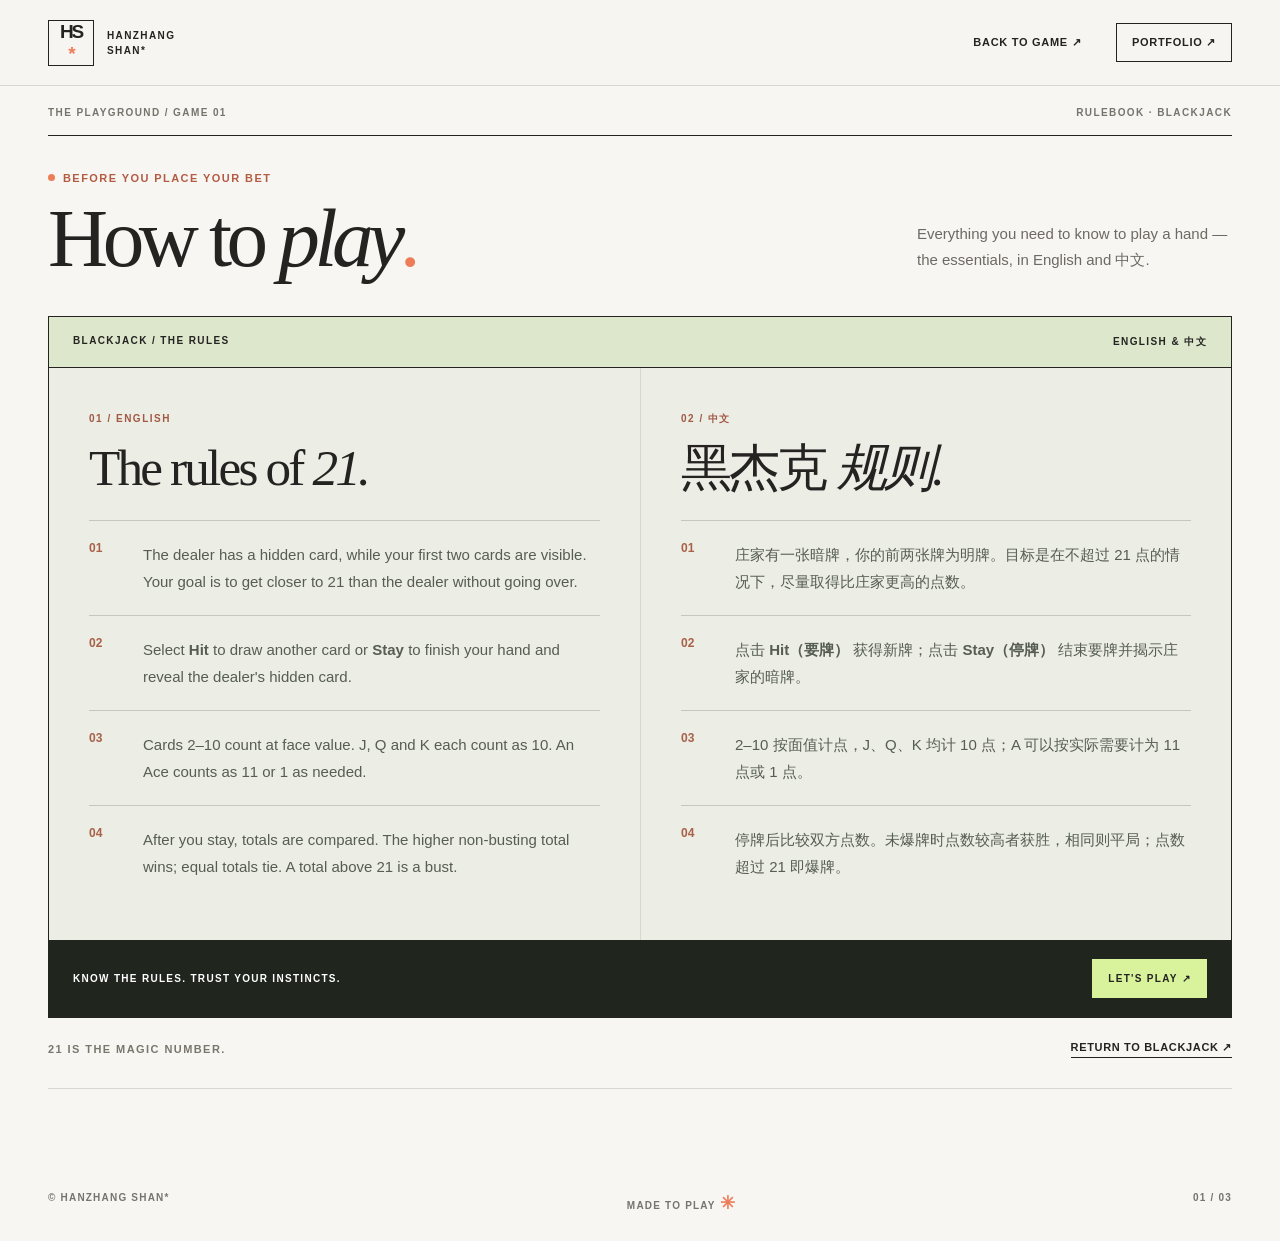
==== Game_1_Tips.html @ cda12ad8 "Add files via upload" ====
<!DOCTYPE html>
<html lang="en">
<head>
  <meta charset="UTF-8">
  <meta name="viewport" content="width=device-width, initial-scale=1">
  <meta name="theme-color" content="#f7f6f2">
  <meta name="description" content="How to play Blackjack — English and Chinese rules for Hanzhang Shan*'s game.">
  <title>Blackjack Rules — Hanzhang Shan*</title>
  <link rel="stylesheet" href="./games.css">
  <link rel="stylesheet" href="./Game_1_Tips.css">
</head>
<body>
  <a class="skip-link" href="#main">Skip to rules</a>
  <header class="game-header"><div class="page-wrap game-header-inner">
    <a class="game-brand" href="./index.html" aria-label="Hanzhang Shan* — Homepage"><span class="game-brand-mark">HS<span>*</span></span><span class="game-brand-name">HANZHANG<br>SHAN*</span></a>
    <nav class="game-nav" aria-label="Site navigation"><a href="./Game_1.html">BACK TO GAME ↗</a><a class="outline-nav" href="./index.html">PORTFOLIO ↗</a></nav>
  </div></header>
  <main id="main" class="page-wrap game-main">
    <div class="game-topline"><span>THE PLAYGROUND / GAME 01</span><span>RULEBOOK · BLACKJACK</span></div>
    <div class="game-hero"><div><p class="game-kicker">BEFORE YOU PLACE YOUR BET</p><h1 class="game-title">How to <em>play</em><span class="accent">.</span></h1></div><p class="game-description">Everything you need to know to play a hand — the essentials, in English and 中文.</p></div>
    <div class="rules-board">
      <div class="rules-top"><span>BLACKJACK / THE RULES</span><span>ENGLISH &amp; 中文</span></div>
      <div class="rules-columns">
        <article class="rules-column" lang="en"><span class="rules-language">01 / ENGLISH</span><h2>The rules of <em>21.</em></h2>
          <div class="rule-row"><span>01</span><p>The dealer has a hidden card, while your first two cards are visible. Your goal is to get closer to 21 than the dealer without going over.</p></div>
          <div class="rule-row"><span>02</span><p>Select <strong>Hit</strong> to draw another card or <strong>Stay</strong> to finish your hand and reveal the dealer's hidden card.</p></div>
          <div class="rule-row"><span>03</span><p>Cards 2–10 count at face value. J, Q and K each count as 10. An Ace counts as 11 or 1 as needed.</p></div>
          <div class="rule-row"><span>04</span><p>After you stay, totals are compared. The higher non-busting total wins; equal totals tie. A total above 21 is a bust.</p></div>
        </article>
        <article class="rules-column" lang="zh-CN"><span class="rules-language">02 / 中文</span><h2>黑杰克 <em>规则.</em></h2>
          <div class="rule-row"><span>01</span><p>庄家有一张暗牌，你的前两张牌为明牌。目标是在不超过 21 点的情况下，尽量取得比庄家更高的点数。</p></div>
          <div class="rule-row"><span>02</span><p>点击 <strong>Hit（要牌）</strong> 获得新牌；点击 <strong>Stay（停牌）</strong> 结束要牌并揭示庄家的暗牌。</p></div>
          <div class="rule-row"><span>03</span><p>2–10 按面值计点，J、Q、K 均计 10 点；A 可以按实际需要计为 11 点或 1 点。</p></div>
          <div class="rule-row"><span>04</span><p>停牌后比较双方点数。未爆牌时点数较高者获胜，相同则平局；点数超过 21 即爆牌。</p></div>
        </article>
      </div>
      <div class="rules-bottom"><span>KNOW THE RULES. TRUST YOUR INSTINCTS.</span><a href="./Game_1.html">LET'S PLAY ↗</a></div>
    </div>
    <div class="game-bottom"><p>21 IS THE MAGIC NUMBER.</p><div class="game-bottom-links"><a href="./Game_1.html">RETURN TO BLACKJACK ↗</a></div></div>
  </main>
  <footer class="page-wrap game-footer"><span>© HANZHANG SHAN*</span><span>MADE TO PLAY <span class="footer-star" aria-hidden="true">✳</span></span><span>01 / 03</span></footer>
</body>
</html>
---- games.css ----
/* Shared editorial design for the three games. No gameplay JavaScript changes. */
:root {
  --paper: #f7f6f2;
  --ink: #242321;
  --muted: #74716b;
  --line: #d9d6cf;
  --orange: #ed7d59;
  --lime: #d8f39b;
  --dark: #20251e;
  --serif: Georgia, 'Times New Roman', serif;
  --sans: Arial, Helvetica, sans-serif;
}
* { box-sizing: border-box; }
html { scroll-behavior: smooth; }
body { margin: 0; min-height: 100vh; background: var(--paper); color: var(--ink); font-family: var(--sans); -webkit-font-smoothing: antialiased; }
a { color: inherit; }
button { font: inherit; cursor: pointer; }
::selection { background: var(--lime); color: var(--ink); }
:focus-visible { outline: 3px solid var(--orange); outline-offset: 4px; }
.skip-link { position: fixed; top: 0; left: 14px; background: var(--dark); color: white; z-index: 100; padding: 12px 16px; transform: translateY(-110%); }
.skip-link:focus { transform: translateY(8px); }
.page-wrap { width: min(calc(100% - 96px), 1320px); margin-inline: auto; }
.game-header { border-bottom: 1px solid var(--line); background: rgba(247,246,242,.95); }
.game-header-inner { min-height: 85px; display: flex; align-items: center; justify-content: space-between; gap: 25px; }
.game-brand { display: flex; text-decoration: none; align-items: center; gap: 13px; }
.game-brand-mark { width: 46px; height: 46px; display: grid; place-items: center; font-weight: 900; font-size: 19px; border: 1.5px solid var(--ink); letter-spacing: -.11em; }
.game-brand-mark span { color: var(--orange); }
.game-brand-name { font-weight: 800; font-size: 10px; letter-spacing: .14em; line-height: 1.5; }
.game-nav { display: flex; align-items: center; gap: clamp(16px,2.7vw,36px); }
.game-nav a { font-weight: 800; text-decoration: none; font-size: 11px; letter-spacing: .065em; white-space: nowrap; }
.game-nav a:hover { color: #a24d36; }
.game-nav .outline-nav { border: 1px solid var(--ink); padding: 12px 15px; }
.game-main { padding-bottom: 76px; }
.game-topline { display: flex; justify-content: space-between; gap: 12px; padding: 21px 0 17px; font-weight: 800; font-size: 10px; color: #77736d; letter-spacing: .14em; border-bottom: 1px solid var(--ink); }
.game-hero { display: grid; grid-template-columns: minmax(0,1fr) 315px; gap: 50px; align-items: end; padding: 31px 0 37px; }
.game-kicker { display: inline-flex; align-items: center; gap: 8px; font-weight: 800; font-size: 11px; letter-spacing: .13em; color: #b45b44; margin: 0 0 14px; }
.game-kicker::before { content: ''; width: 7px; height: 7px; background: var(--orange); border-radius: 100%; }
.game-title { font-family: var(--serif); font-weight: 400; letter-spacing: -.065em; line-height: .98; font-size: clamp(52px,6.5vw,92px); margin: 0; }
.game-title em { font-weight: 400; }
.game-title .accent { color: var(--orange); }
.game-description { color: #6e6962; font-size: 15px; line-height: 1.75; margin: 0 0 6px; max-width: 320px; }
.game-shell { border: 1px solid var(--ink); overflow: hidden; }
.game-shell-meta { min-height: 48px; display: flex; justify-content: space-between; align-items: center; padding: 0 24px; font-size: 10px; font-weight: 800; letter-spacing: .13em; gap: 20px; border-bottom: 1px solid var(--ink); background: #f1efe8; }
.game-shell-meta .meta-right { color: #6c6862; }
.game-label { font-size: 10px; font-weight: 800; letter-spacing: .16em; }
.game-stage { min-height: 520px; position: relative; }
.game-bottom { display: flex; justify-content: space-between; align-items: center; gap: 20px; padding: 23px 0 30px; border-bottom: 1px solid var(--line); }
.game-bottom p { font-size: 11px; font-weight: 800; letter-spacing: .13em; color: #7a766d; margin: 0; }
.game-bottom-links { display: flex; align-items: center; gap: 20px; }
.game-bottom a { text-decoration: none; text-transform: uppercase; font-size: 11px; letter-spacing: .06em; font-weight: 800; padding-bottom: 3px; border-bottom: 1px solid var(--ink); }
.game-bottom a:hover { color: #ae5337; }
.game-footer { display: flex; justify-content: space-between; gap: 16px; padding: 27px 0; font-size: 10px; font-weight: 800; letter-spacing: .12em; color: #77736e; }
.game-footer .footer-star { color: var(--orange); font-size: 18px; }
@media(max-width:900px) {
  .page-wrap { width: min(calc(100% - 48px),1320px); }
  .game-hero { grid-template-columns: 1fr; gap: 13px; }
  .game-description { max-width: 560px; }
}
@media(max-width:600px) {
  .page-wrap { width: calc(100% - 32px); }
  .game-header-inner { min-height: 72px; }
  .game-brand-mark { width: 40px; height: 40px; }
  .game-brand-name { font-size: 9px; }
  .game-nav { gap: 10px; }
  .game-nav a { font-size: 9px; }
  .game-nav .outline-nav { padding: 10px 8px; }
  .game-topline { padding: 18px 0 13px; font-size: 9px; }
  .game-hero { padding: 29px 0 25px; }
  .game-title { font-size: clamp(48px,12vw,74px); }
  .game-description { font-size: 14px; }
  .game-shell-meta { padding-inline: 15px; font-size: 9px; }
  .game-bottom { flex-direction: column; align-items: flex-start; }
  .game-footer { flex-wrap: wrap; }
}
@media(prefers-reduced-motion:reduce) { *, *::before, *::after { scroll-behavior: auto!important; animation-duration: .01ms!important; transition-duration: .01ms!important; } }
@media(max-width:360px) {
  .game-header-inner { gap: 8px; }
  .game-brand { gap: 7px; }
  .game-brand-name { font-size: 8px; letter-spacing: .08em; }
  .game-nav { gap: 6px; }
  .game-nav a { font-size: 8px; }
  .game-nav .outline-nav { padding: 10px 7px; }
}
---- Game_1_Tips.css ----
/* Editorial bilingual rules, styled to match the three game screens. */
.rules-board { border: 1px solid var(--ink); background: #ecede5; }
.rules-top { display: flex; justify-content: space-between; gap: 20px; border-bottom: 1px solid var(--ink); padding: 18px 24px; font-size: 10px; letter-spacing: .14em; font-weight: 800; background: #dde7cb; }
.rules-columns { display: grid; grid-template-columns: repeat(2,minmax(0,1fr)); }
.rules-column { padding: 40px; }
.rules-column + .rules-column { border-left: 1px solid var(--line); }
.rules-language { color: #a25843; font-size: 10px; font-weight: 900; letter-spacing: .15em; }
.rules-column h2 { font-family: var(--serif); font-weight: 400; font-size: clamp(35px,4vw,54px); line-height: 1.05; letter-spacing: -.055em; margin: 15px 0 25px; }
.rules-column h2 em { font-weight: 400; }
.rule-row { display: grid; grid-template-columns: 34px minmax(0,1fr); gap: 20px; border-top: 1px solid #c5c9bc; padding: 20px 0; }
.rule-row > span { color: #a86148; font-size: 12px; font-weight: 900; }
.rule-row p { margin: 0; font-size: 15px; line-height: 1.8; color: #565d52; }
.rules-bottom { background: var(--dark); color: #fff; padding: 19px 24px; display: flex; align-items: center; justify-content: space-between; gap: 20px; font-size: 10px; font-weight: 800; letter-spacing: .13em; }
.rules-bottom a { background: var(--lime); color: var(--ink); text-decoration: none; padding: 14px 16px; white-space: nowrap; }
@media(max-width:800px) { .rules-columns { grid-template-columns: 1fr; } .rules-column { padding: 26px 22px; } .rules-column + .rules-column { border-left: none; border-top: 1px solid var(--line); } }
@media(max-width:600px) { .rules-bottom { align-items: flex-start; flex-direction: column; } .rule-row p { font-size: 14px; } }
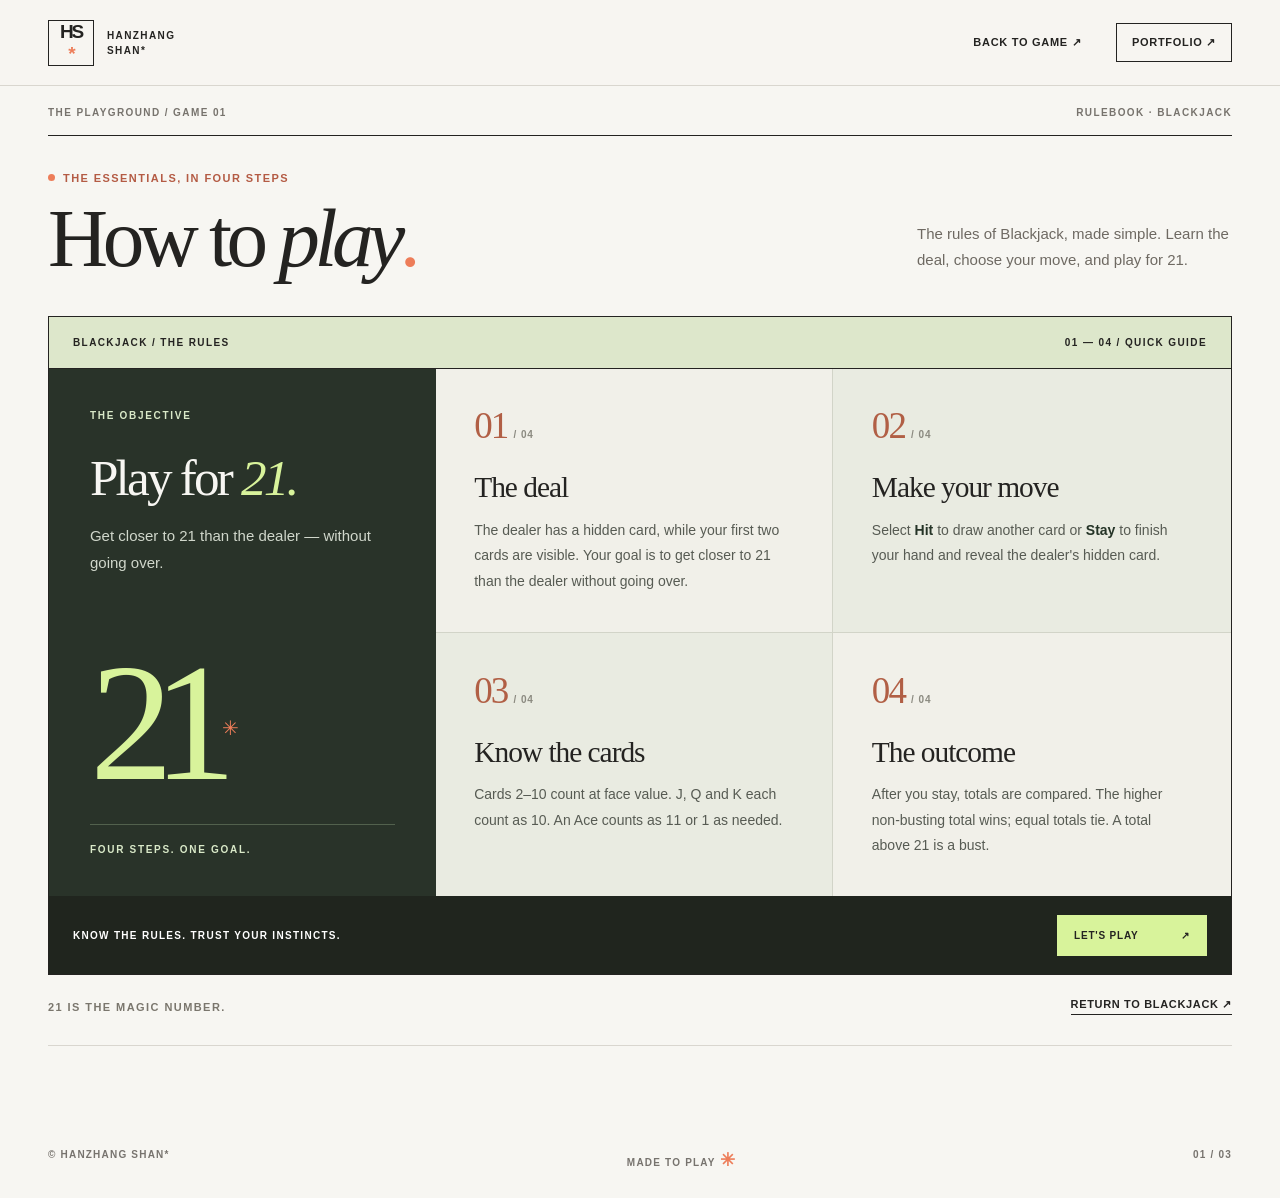
==== commit 658c5567: "Add files via upload" ====
--- a/Game_1_Tips.html
+++ b/Game_1_Tips.html
@@ -4,40 +4,95 @@
   <meta charset="UTF-8">
   <meta name="viewport" content="width=device-width, initial-scale=1">
   <meta name="theme-color" content="#f7f6f2">
-  <meta name="description" content="How to play Blackjack — English and Chinese rules for Hanzhang Shan*'s game.">
+  <meta name="description" content="A clear, four-step English guide to Blackjack on Hanzhang Shan*'s game site.">
   <title>Blackjack Rules — Hanzhang Shan*</title>
   <link rel="stylesheet" href="./games.css">
   <link rel="stylesheet" href="./Game_1_Tips.css">
 </head>
 <body>
   <a class="skip-link" href="#main">Skip to rules</a>
-  <header class="game-header"><div class="page-wrap game-header-inner">
-    <a class="game-brand" href="./index.html" aria-label="Hanzhang Shan* — Homepage"><span class="game-brand-mark">HS<span>*</span></span><span class="game-brand-name">HANZHANG<br>SHAN*</span></a>
-    <nav class="game-nav" aria-label="Site navigation"><a href="./Game_1.html">BACK TO GAME ↗</a><a class="outline-nav" href="./index.html">PORTFOLIO ↗</a></nav>
-  </div></header>
+  <header class="game-header">
+    <div class="page-wrap game-header-inner">
+      <a class="game-brand" href="./index.html" aria-label="Hanzhang Shan* — Homepage">
+        <span class="game-brand-mark">HS<span>*</span></span>
+        <span class="game-brand-name">HANZHANG<br>SHAN*</span>
+      </a>
+      <nav class="game-nav" aria-label="Site navigation">
+        <a href="./Game_1.html">BACK TO GAME ↗</a>
+        <a class="outline-nav" href="./index.html">PORTFOLIO ↗</a>
+      </nav>
+    </div>
+  </header>
+
   <main id="main" class="page-wrap game-main">
-    <div class="game-topline"><span>THE PLAYGROUND / GAME 01</span><span>RULEBOOK · BLACKJACK</span></div>
-    <div class="game-hero"><div><p class="game-kicker">BEFORE YOU PLACE YOUR BET</p><h1 class="game-title">How to <em>play</em><span class="accent">.</span></h1></div><p class="game-description">Everything you need to know to play a hand — the essentials, in English and 中文.</p></div>
-    <div class="rules-board">
-      <div class="rules-top"><span>BLACKJACK / THE RULES</span><span>ENGLISH &amp; 中文</span></div>
-      <div class="rules-columns">
-        <article class="rules-column" lang="en"><span class="rules-language">01 / ENGLISH</span><h2>The rules of <em>21.</em></h2>
-          <div class="rule-row"><span>01</span><p>The dealer has a hidden card, while your first two cards are visible. Your goal is to get closer to 21 than the dealer without going over.</p></div>
-          <div class="rule-row"><span>02</span><p>Select <strong>Hit</strong> to draw another card or <strong>Stay</strong> to finish your hand and reveal the dealer's hidden card.</p></div>
-          <div class="rule-row"><span>03</span><p>Cards 2–10 count at face value. J, Q and K each count as 10. An Ace counts as 11 or 1 as needed.</p></div>
-          <div class="rule-row"><span>04</span><p>After you stay, totals are compared. The higher non-busting total wins; equal totals tie. A total above 21 is a bust.</p></div>
-        </article>
-        <article class="rules-column" lang="zh-CN"><span class="rules-language">02 / 中文</span><h2>黑杰克 <em>规则.</em></h2>
-          <div class="rule-row"><span>01</span><p>庄家有一张暗牌，你的前两张牌为明牌。目标是在不超过 21 点的情况下，尽量取得比庄家更高的点数。</p></div>
-          <div class="rule-row"><span>02</span><p>点击 <strong>Hit（要牌）</strong> 获得新牌；点击 <strong>Stay（停牌）</strong> 结束要牌并揭示庄家的暗牌。</p></div>
-          <div class="rule-row"><span>03</span><p>2–10 按面值计点，J、Q、K 均计 10 点；A 可以按实际需要计为 11 点或 1 点。</p></div>
-          <div class="rule-row"><span>04</span><p>停牌后比较双方点数。未爆牌时点数较高者获胜，相同则平局；点数超过 21 即爆牌。</p></div>
-        </article>
+    <div class="game-topline">
+      <span>THE PLAYGROUND / GAME 01</span>
+      <span>RULEBOOK · BLACKJACK</span>
+    </div>
+
+    <div class="game-hero">
+      <div>
+        <p class="game-kicker">THE ESSENTIALS, IN FOUR STEPS</p>
+        <h1 class="game-title">How to <em>play</em><span class="accent">.</span></h1>
       </div>
-      <div class="rules-bottom"><span>KNOW THE RULES. TRUST YOUR INSTINCTS.</span><a href="./Game_1.html">LET'S PLAY ↗</a></div>
+      <p class="game-description">The rules of Blackjack, made simple. Learn the deal, choose your move, and play for 21.</p>
     </div>
-    <div class="game-bottom"><p>21 IS THE MAGIC NUMBER.</p><div class="game-bottom-links"><a href="./Game_1.html">RETURN TO BLACKJACK ↗</a></div></div>
+
+    <section class="rules-board" aria-labelledby="rules-heading">
+      <div class="rules-top">
+        <span>BLACKJACK / THE RULES</span>
+        <span>01 — 04 / QUICK GUIDE</span>
+      </div>
+
+      <div class="rules-layout">
+        <div class="rules-intro">
+          <span class="rules-overline">THE OBJECTIVE</span>
+          <h2 id="rules-heading">Play for <em>21.</em></h2>
+          <p>Get closer to 21 than the dealer — without going over.</p>
+          <div class="rules-number" aria-hidden="true">21<span>✳</span></div>
+          <p class="rules-intro-foot">FOUR STEPS. ONE GOAL.</p>
+        </div>
+
+        <div class="rules-steps">
+          <article class="rule-card">
+            <span class="rule-number">01 <span>/ 04</span></span>
+            <h3>The deal</h3>
+            <p>The dealer has a hidden card, while your first two cards are visible. Your goal is to get closer to 21 than the dealer without going over.</p>
+          </article>
+          <article class="rule-card">
+            <span class="rule-number">02 <span>/ 04</span></span>
+            <h3>Make your move</h3>
+            <p>Select <strong>Hit</strong> to draw another card or <strong>Stay</strong> to finish your hand and reveal the dealer's hidden card.</p>
+          </article>
+          <article class="rule-card">
+            <span class="rule-number">03 <span>/ 04</span></span>
+            <h3>Know the cards</h3>
+            <p>Cards 2–10 count at face value. J, Q and K each count as 10. An Ace counts as 11 or 1 as needed.</p>
+          </article>
+          <article class="rule-card">
+            <span class="rule-number">04 <span>/ 04</span></span>
+            <h3>The outcome</h3>
+            <p>After you stay, totals are compared. The higher non-busting total wins; equal totals tie. A total above 21 is a bust.</p>
+          </article>
+        </div>
+      </div>
+
+      <div class="rules-bottom">
+        <span>KNOW THE RULES. TRUST YOUR INSTINCTS.</span>
+        <a href="./Game_1.html">LET'S PLAY <span aria-hidden="true">↗</span></a>
+      </div>
+    </section>
+
+    <div class="game-bottom">
+      <p>21 IS THE MAGIC NUMBER.</p>
+      <div class="game-bottom-links"><a href="./Game_1.html">RETURN TO BLACKJACK ↗</a></div>
+    </div>
   </main>
-  <footer class="page-wrap game-footer"><span>© HANZHANG SHAN*</span><span>MADE TO PLAY <span class="footer-star" aria-hidden="true">✳</span></span><span>01 / 03</span></footer>
+
+  <footer class="page-wrap game-footer">
+    <span>© HANZHANG SHAN*</span>
+    <span>MADE TO PLAY <span class="footer-star" aria-hidden="true">✳</span></span>
+    <span>01 / 03</span>
+  </footer>
 </body>
 </html>
--- a/Game_1_Tips.css
+++ b/Game_1_Tips.css
@@ -1,16 +1,213 @@
-/* Editorial bilingual rules, styled to match the three game screens. */
-.rules-board { border: 1px solid var(--ink); background: #ecede5; }
-.rules-top { display: flex; justify-content: space-between; gap: 20px; border-bottom: 1px solid var(--ink); padding: 18px 24px; font-size: 10px; letter-spacing: .14em; font-weight: 800; background: #dde7cb; }
-.rules-columns { display: grid; grid-template-columns: repeat(2,minmax(0,1fr)); }
-.rules-column { padding: 40px; }
-.rules-column + .rules-column { border-left: 1px solid var(--line); }
-.rules-language { color: #a25843; font-size: 10px; font-weight: 900; letter-spacing: .15em; }
-.rules-column h2 { font-family: var(--serif); font-weight: 400; font-size: clamp(35px,4vw,54px); line-height: 1.05; letter-spacing: -.055em; margin: 15px 0 25px; }
-.rules-column h2 em { font-weight: 400; }
-.rule-row { display: grid; grid-template-columns: 34px minmax(0,1fr); gap: 20px; border-top: 1px solid #c5c9bc; padding: 20px 0; }
-.rule-row > span { color: #a86148; font-size: 12px; font-weight: 900; }
-.rule-row p { margin: 0; font-size: 15px; line-height: 1.8; color: #565d52; }
-.rules-bottom { background: var(--dark); color: #fff; padding: 19px 24px; display: flex; align-items: center; justify-content: space-between; gap: 20px; font-size: 10px; font-weight: 800; letter-spacing: .13em; }
-.rules-bottom a { background: var(--lime); color: var(--ink); text-decoration: none; padding: 14px 16px; white-space: nowrap; }
-@media(max-width:800px) { .rules-columns { grid-template-columns: 1fr; } .rules-column { padding: 26px 22px; } .rules-column + .rules-column { border-left: none; border-top: 1px solid var(--line); } }
-@media(max-width:600px) { .rules-bottom { align-items: flex-start; flex-direction: column; } .rule-row p { font-size: 14px; } }
+/* English-only Blackjack guide: editorial composition, responsive across devices. */
+.rules-board {
+  border: 1px solid var(--ink, #242321);
+  background: #f1f0e9;
+  overflow: hidden;
+}
+
+.rules-top {
+  display: flex;
+  align-items: center;
+  justify-content: space-between;
+  gap: 16px;
+  min-height: 52px;
+  padding: 15px 24px;
+  background: #dde7cb;
+  border-bottom: 1px solid var(--ink, #242321);
+  font-size: 10px;
+  font-weight: 800;
+  letter-spacing: .14em;
+}
+
+.rules-layout {
+  display: grid;
+  grid-template-columns: minmax(275px, .9fr) minmax(0, 1.85fr);
+}
+
+.rules-intro {
+  display: flex;
+  flex-direction: column;
+  align-items: flex-start;
+  min-width: 0;
+  padding: clamp(28px, 3.2vw, 50px);
+  background: #293329;
+  color: #f7f6f2;
+}
+
+.rules-overline, .rules-intro-foot {
+  font-size: 10px;
+  font-weight: 800;
+  letter-spacing: .17em;
+  color: #d9e9c8;
+}
+
+.rules-intro h2 {
+  max-width: 340px;
+  margin: 30px 0 18px;
+  font-family: var(--serif, Georgia, serif);
+  font-size: clamp(41px, 4vw, 64px);
+  line-height: 1.06;
+  font-weight: 400;
+  letter-spacing: -.055em;
+}
+
+.rules-intro h2 em { color: #d8f39b; font-weight: 400; }
+
+.rules-intro > p:not(.rules-intro-foot) {
+  max-width: 290px;
+  margin: 0;
+  color: #d0d7cb;
+  line-height: 1.75;
+  font-size: 15px;
+}
+
+.rules-number {
+  display: flex;
+  align-items: baseline;
+  gap: 6px;
+  margin-top: auto;
+  padding-top: 35px;
+  font-family: var(--serif, Georgia, serif);
+  font-size: clamp(108px, 13vw, 185px);
+  font-weight: 400;
+  line-height: .88;
+  letter-spacing: -.12em;
+  color: #d8f39b;
+}
+
+.rules-number span {
+  position: relative;
+  top: -2.2em;
+  font-family: var(--sans, Arial, sans-serif);
+  font-size: 20px;
+  letter-spacing: 0;
+  color: #ed7d59;
+}
+
+.rules-intro-foot {
+  margin: 28px 0 0;
+  padding-top: 19px;
+  width: 100%;
+  border-top: 1px solid #52614d;
+}
+
+.rules-steps {
+  display: grid;
+  grid-template-columns: repeat(2, minmax(0, 1fr));
+}
+
+.rule-card {
+  display: flex;
+  flex-direction: column;
+  min-width: 0;
+  padding: clamp(27px, 3vw, 44px);
+  background: #f1f0e9;
+}
+
+.rule-card:nth-child(odd) { border-right: 1px solid #d2d4c8; }
+.rule-card:nth-child(-n + 2) { border-bottom: 1px solid #d2d4c8; }
+.rule-card:nth-child(2), .rule-card:nth-child(3) { background: #e9ebe1; }
+
+.rule-number {
+  display: inline-flex;
+  align-items: baseline;
+  gap: 6px;
+  font-family: var(--serif, Georgia, serif);
+  font-size: 37px;
+  line-height: 1;
+  letter-spacing: -.05em;
+  color: #b15f45;
+}
+
+.rule-number span {
+  font-family: var(--sans, Arial, sans-serif);
+  font-size: 10px;
+  font-weight: 800;
+  letter-spacing: .09em;
+  color: #8b8a80;
+}
+
+.rule-card h3 {
+  margin: 27px 0 13px;
+  font-family: var(--serif, Georgia, serif);
+  font-size: clamp(25px, 2.3vw, 34px);
+  line-height: 1.15;
+  font-weight: 400;
+  letter-spacing: -.035em;
+}
+
+.rule-card p {
+  max-width: 400px;
+  margin: 0;
+  font-size: 14px;
+  line-height: 1.8;
+  color: #575b53;
+}
+
+.rule-card strong { color: #253427; font-weight: 800; }
+
+.rules-bottom {
+  display: flex;
+  align-items: center;
+  justify-content: space-between;
+  gap: 20px;
+  min-height: 78px;
+  padding: 16px 24px;
+  background: var(--dark, #20251e);
+  color: #fff;
+  font-size: 10px;
+  font-weight: 800;
+  letter-spacing: .13em;
+}
+
+.rules-bottom a {
+  display: inline-flex;
+  align-items: center;
+  justify-content: space-between;
+  gap: 25px;
+  min-width: 150px;
+  padding: 15px 17px;
+  background: var(--lime, #d8f39b);
+  color: var(--ink, #242321);
+  text-decoration: none;
+  letter-spacing: .08em;
+  transition: background .2s ease, transform .2s ease;
+}
+
+.rules-bottom a:hover { background: #edfcb7; transform: translateY(-2px); }
+
+@media (max-width: 1020px) {
+  .rules-layout { grid-template-columns: 1fr; }
+  .rules-intro {
+    display: grid;
+    grid-template-columns: minmax(0, 1fr) auto;
+    gap: 8px 24px;
+    align-items: center;
+  }
+  .rules-overline { grid-column: 1; }
+  .rules-intro h2 { grid-column: 1; margin: 6px 0; }
+  .rules-intro > p:not(.rules-intro-foot) { grid-column: 1; }
+  .rules-number { grid-column: 2; grid-row: 1 / 4; padding-top: 0; font-size: clamp(100px, 16vw, 145px); }
+  .rules-intro-foot { grid-column: 1 / -1; }
+}
+
+@media (max-width: 640px) {
+  .rules-top { padding: 15px 17px; font-size: 9px; letter-spacing: .09em; }
+  .rules-intro { padding: 29px 24px; grid-template-columns: 1fr; }
+  .rules-overline, .rules-intro h2, .rules-intro > p:not(.rules-intro-foot), .rules-intro-foot { grid-column: 1; }
+  .rules-intro h2 { font-size: clamp(43px, 10vw, 60px); }
+  .rules-number { grid-column: 1; grid-row: auto; padding-top: 18px; font-size: 111px; }
+  .rules-number span { top: -2em; }
+  .rules-intro-foot { margin-top: 10px; }
+  .rules-steps { grid-template-columns: 1fr; }
+  .rule-card { padding: 28px 24px 32px; }
+  .rule-card:nth-child(odd) { border-right: 0; }
+  .rule-card:not(:last-child) { border-bottom: 1px solid #d2d4c8; }
+  .rule-card h3 { margin-top: 16px; font-size: 30px; }
+  .rules-bottom { flex-direction: column; align-items: stretch; padding: 22px; }
+  .rules-bottom a { width: 100%; }
+}
+
+@media (prefers-reduced-motion: reduce) {
+  .rules-bottom a { transition: none; }
+}
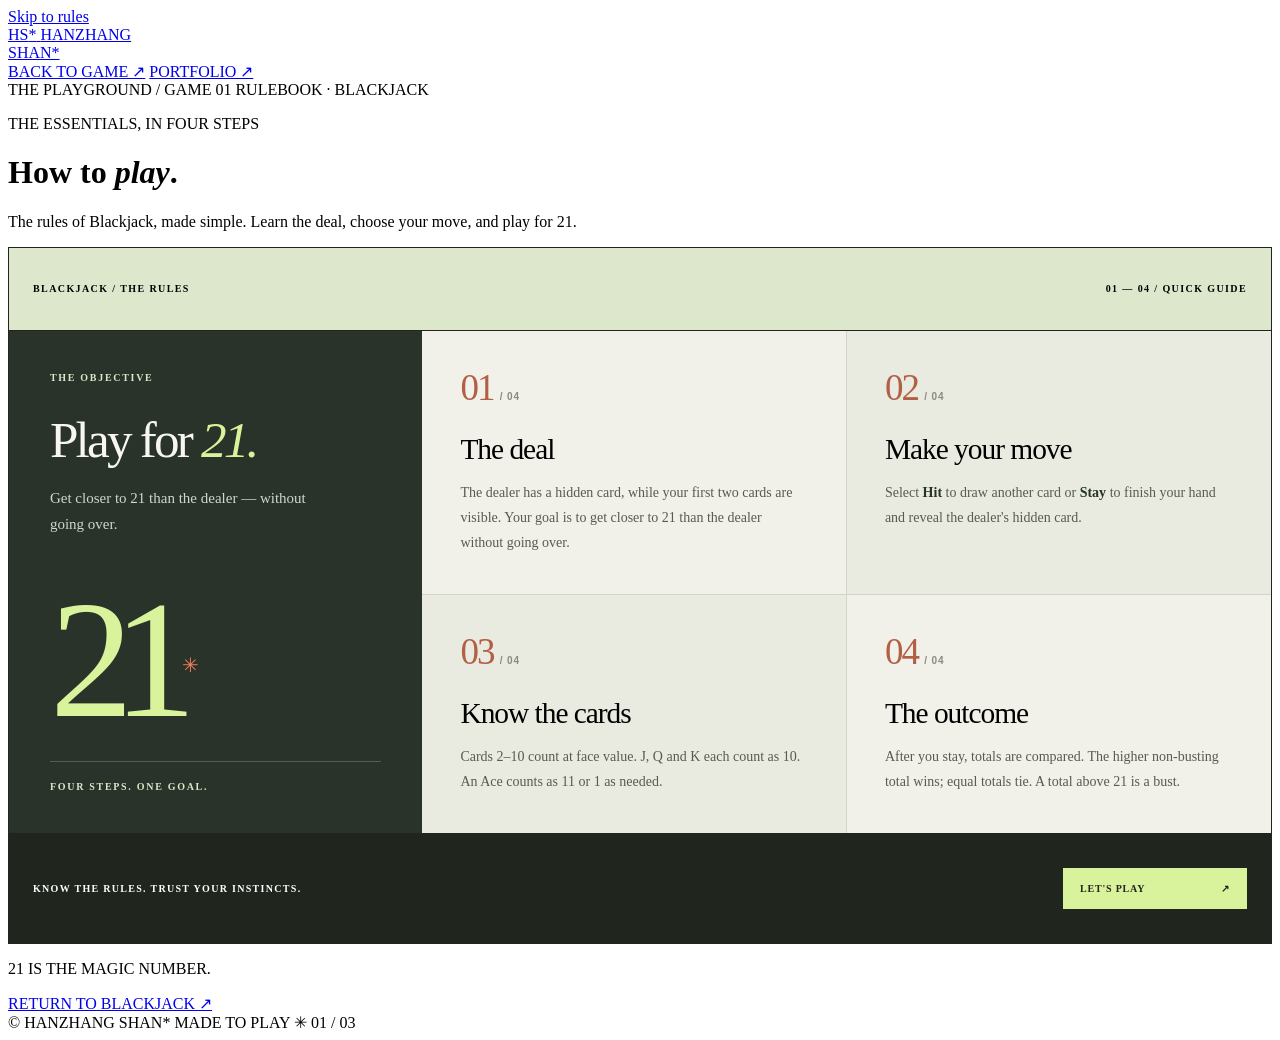
==== commit baa59d8d: "Remove reference to games.css stylesheet Removed the link to the games.css stylesheet." ====
--- a/Game_1_Tips.html
+++ b/Game_1_Tips.html
@@ -6,7 +6,6 @@
   <meta name="theme-color" content="#f7f6f2">
   <meta name="description" content="A clear, four-step English guide to Blackjack on Hanzhang Shan*'s game site.">
   <title>Blackjack Rules — Hanzhang Shan*</title>
-  <link rel="stylesheet" href="./games.css">
   <link rel="stylesheet" href="./Game_1_Tips.css">
 </head>
 <body>
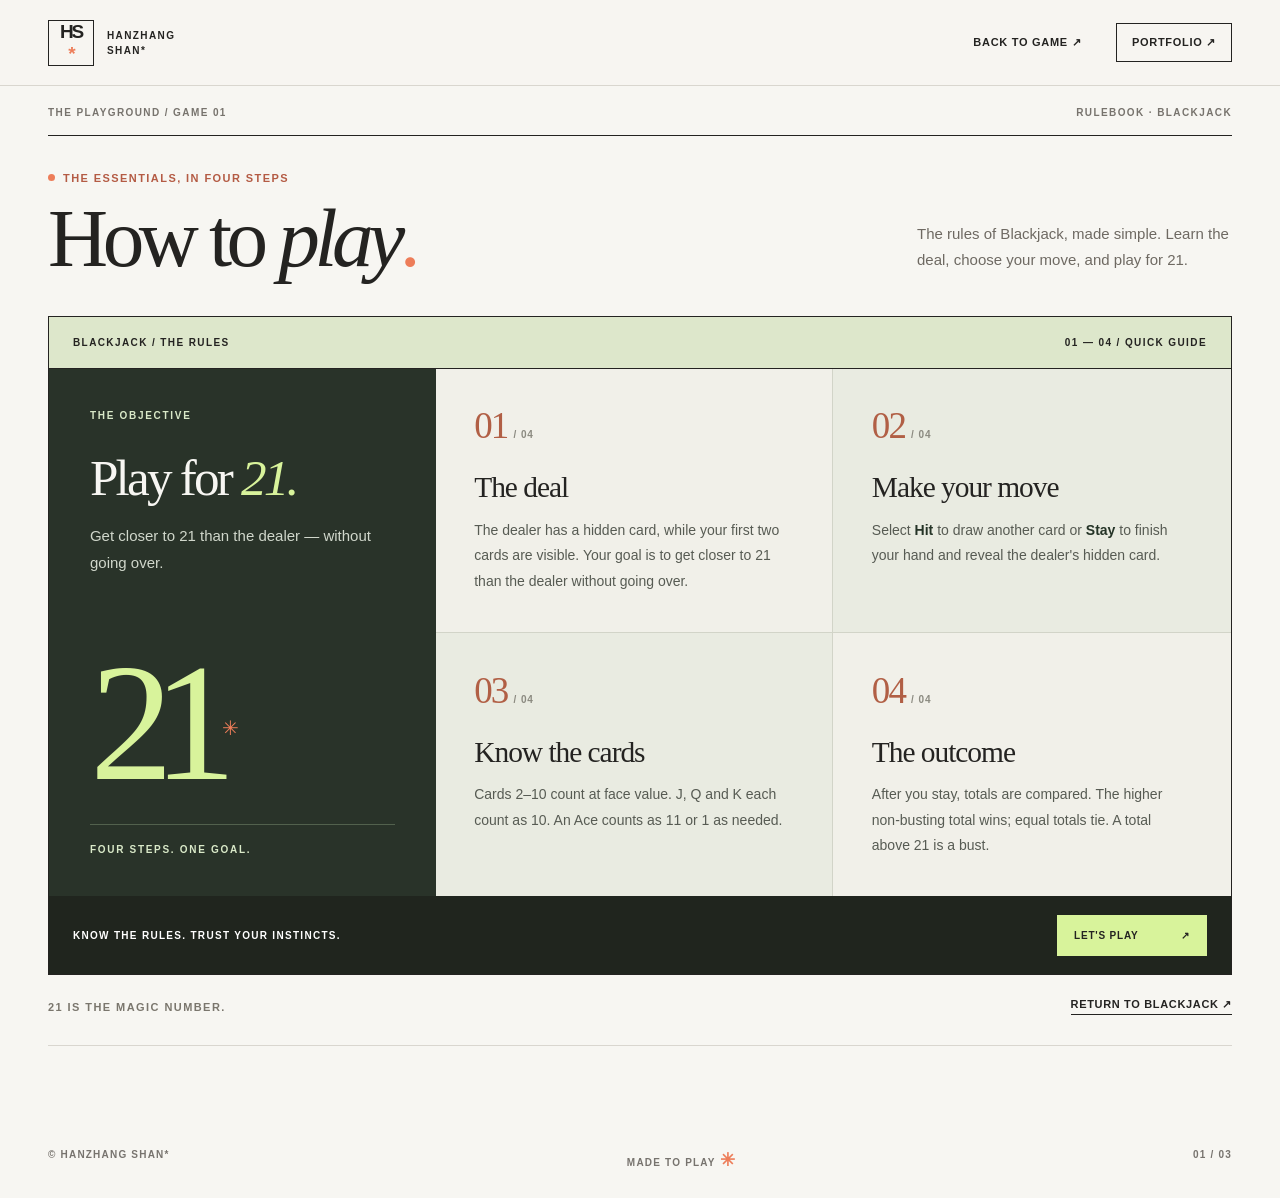
==== commit c0d2fffb: "Update Game_1_Tips.html" ====
--- a/Game_1_Tips.html
+++ b/Game_1_Tips.html
@@ -6,6 +6,7 @@
   <meta name="theme-color" content="#f7f6f2">
   <meta name="description" content="A clear, four-step English guide to Blackjack on Hanzhang Shan*'s game site.">
   <title>Blackjack Rules — Hanzhang Shan*</title>
+  <link rel="stylesheet" href="./games.css">
   <link rel="stylesheet" href="./Game_1_Tips.css">
 </head>
 <body>
--- a/games.css
+++ b/games.css
@@ -0,0 +1,83 @@
+/* Shared editorial design for the three games. No gameplay JavaScript changes. */
+:root {
+  --paper: #f7f6f2;
+  --ink: #242321;
+  --muted: #74716b;
+  --line: #d9d6cf;
+  --orange: #ed7d59;
+  --lime: #d8f39b;
+  --dark: #20251e;
+  --serif: Georgia, 'Times New Roman', serif;
+  --sans: Arial, Helvetica, sans-serif;
+}
+* { box-sizing: border-box; }
+html { scroll-behavior: smooth; }
+body { margin: 0; min-height: 100vh; background: var(--paper); color: var(--ink); font-family: var(--sans); -webkit-font-smoothing: antialiased; }
+a { color: inherit; }
+button { font: inherit; cursor: pointer; }
+::selection { background: var(--lime); color: var(--ink); }
+:focus-visible { outline: 3px solid var(--orange); outline-offset: 4px; }
+.skip-link { position: fixed; top: 0; left: 14px; background: var(--dark); color: white; z-index: 100; padding: 12px 16px; transform: translateY(-110%); }
+.skip-link:focus { transform: translateY(8px); }
+.page-wrap { width: min(calc(100% - 96px), 1320px); margin-inline: auto; }
+.game-header { border-bottom: 1px solid var(--line); background: rgba(247,246,242,.95); }
+.game-header-inner { min-height: 85px; display: flex; align-items: center; justify-content: space-between; gap: 25px; }
+.game-brand { display: flex; text-decoration: none; align-items: center; gap: 13px; }
+.game-brand-mark { width: 46px; height: 46px; display: grid; place-items: center; font-weight: 900; font-size: 19px; border: 1.5px solid var(--ink); letter-spacing: -.11em; }
+.game-brand-mark span { color: var(--orange); }
+.game-brand-name { font-weight: 800; font-size: 10px; letter-spacing: .14em; line-height: 1.5; }
+.game-nav { display: flex; align-items: center; gap: clamp(16px,2.7vw,36px); }
+.game-nav a { font-weight: 800; text-decoration: none; font-size: 11px; letter-spacing: .065em; white-space: nowrap; }
+.game-nav a:hover { color: #a24d36; }
+.game-nav .outline-nav { border: 1px solid var(--ink); padding: 12px 15px; }
+.game-main { padding-bottom: 76px; }
+.game-topline { display: flex; justify-content: space-between; gap: 12px; padding: 21px 0 17px; font-weight: 800; font-size: 10px; color: #77736d; letter-spacing: .14em; border-bottom: 1px solid var(--ink); }
+.game-hero { display: grid; grid-template-columns: minmax(0,1fr) 315px; gap: 50px; align-items: end; padding: 31px 0 37px; }
+.game-kicker { display: inline-flex; align-items: center; gap: 8px; font-weight: 800; font-size: 11px; letter-spacing: .13em; color: #b45b44; margin: 0 0 14px; }
+.game-kicker::before { content: ''; width: 7px; height: 7px; background: var(--orange); border-radius: 100%; }
+.game-title { font-family: var(--serif); font-weight: 400; letter-spacing: -.065em; line-height: .98; font-size: clamp(52px,6.5vw,92px); margin: 0; }
+.game-title em { font-weight: 400; }
+.game-title .accent { color: var(--orange); }
+.game-description { color: #6e6962; font-size: 15px; line-height: 1.75; margin: 0 0 6px; max-width: 320px; }
+.game-shell { border: 1px solid var(--ink); overflow: hidden; }
+.game-shell-meta { min-height: 48px; display: flex; justify-content: space-between; align-items: center; padding: 0 24px; font-size: 10px; font-weight: 800; letter-spacing: .13em; gap: 20px; border-bottom: 1px solid var(--ink); background: #f1efe8; }
+.game-shell-meta .meta-right { color: #6c6862; }
+.game-label { font-size: 10px; font-weight: 800; letter-spacing: .16em; }
+.game-stage { min-height: 520px; position: relative; }
+.game-bottom { display: flex; justify-content: space-between; align-items: center; gap: 20px; padding: 23px 0 30px; border-bottom: 1px solid var(--line); }
+.game-bottom p { font-size: 11px; font-weight: 800; letter-spacing: .13em; color: #7a766d; margin: 0; }
+.game-bottom-links { display: flex; align-items: center; gap: 20px; }
+.game-bottom a { text-decoration: none; text-transform: uppercase; font-size: 11px; letter-spacing: .06em; font-weight: 800; padding-bottom: 3px; border-bottom: 1px solid var(--ink); }
+.game-bottom a:hover { color: #ae5337; }
+.game-footer { display: flex; justify-content: space-between; gap: 16px; padding: 27px 0; font-size: 10px; font-weight: 800; letter-spacing: .12em; color: #77736e; }
+.game-footer .footer-star { color: var(--orange); font-size: 18px; }
+@media(max-width:900px) {
+  .page-wrap { width: min(calc(100% - 48px),1320px); }
+  .game-hero { grid-template-columns: 1fr; gap: 13px; }
+  .game-description { max-width: 560px; }
+}
+@media(max-width:600px) {
+  .page-wrap { width: calc(100% - 32px); }
+  .game-header-inner { min-height: 72px; }
+  .game-brand-mark { width: 40px; height: 40px; }
+  .game-brand-name { font-size: 9px; }
+  .game-nav { gap: 10px; }
+  .game-nav a { font-size: 9px; }
+  .game-nav .outline-nav { padding: 10px 8px; }
+  .game-topline { padding: 18px 0 13px; font-size: 9px; }
+  .game-hero { padding: 29px 0 25px; }
+  .game-title { font-size: clamp(48px,12vw,74px); }
+  .game-description { font-size: 14px; }
+  .game-shell-meta { padding-inline: 15px; font-size: 9px; }
+  .game-bottom { flex-direction: column; align-items: flex-start; }
+  .game-footer { flex-wrap: wrap; }
+}
+@media(prefers-reduced-motion:reduce) { *, *::before, *::after { scroll-behavior: auto!important; animation-duration: .01ms!important; transition-duration: .01ms!important; } }
+@media(max-width:360px) {
+  .game-header-inner { gap: 8px; }
+  .game-brand { gap: 7px; }
+  .game-brand-name { font-size: 8px; letter-spacing: .08em; }
+  .game-nav { gap: 6px; }
+  .game-nav a { font-size: 8px; }
+  .game-nav .outline-nav { padding: 10px 7px; }
+}
